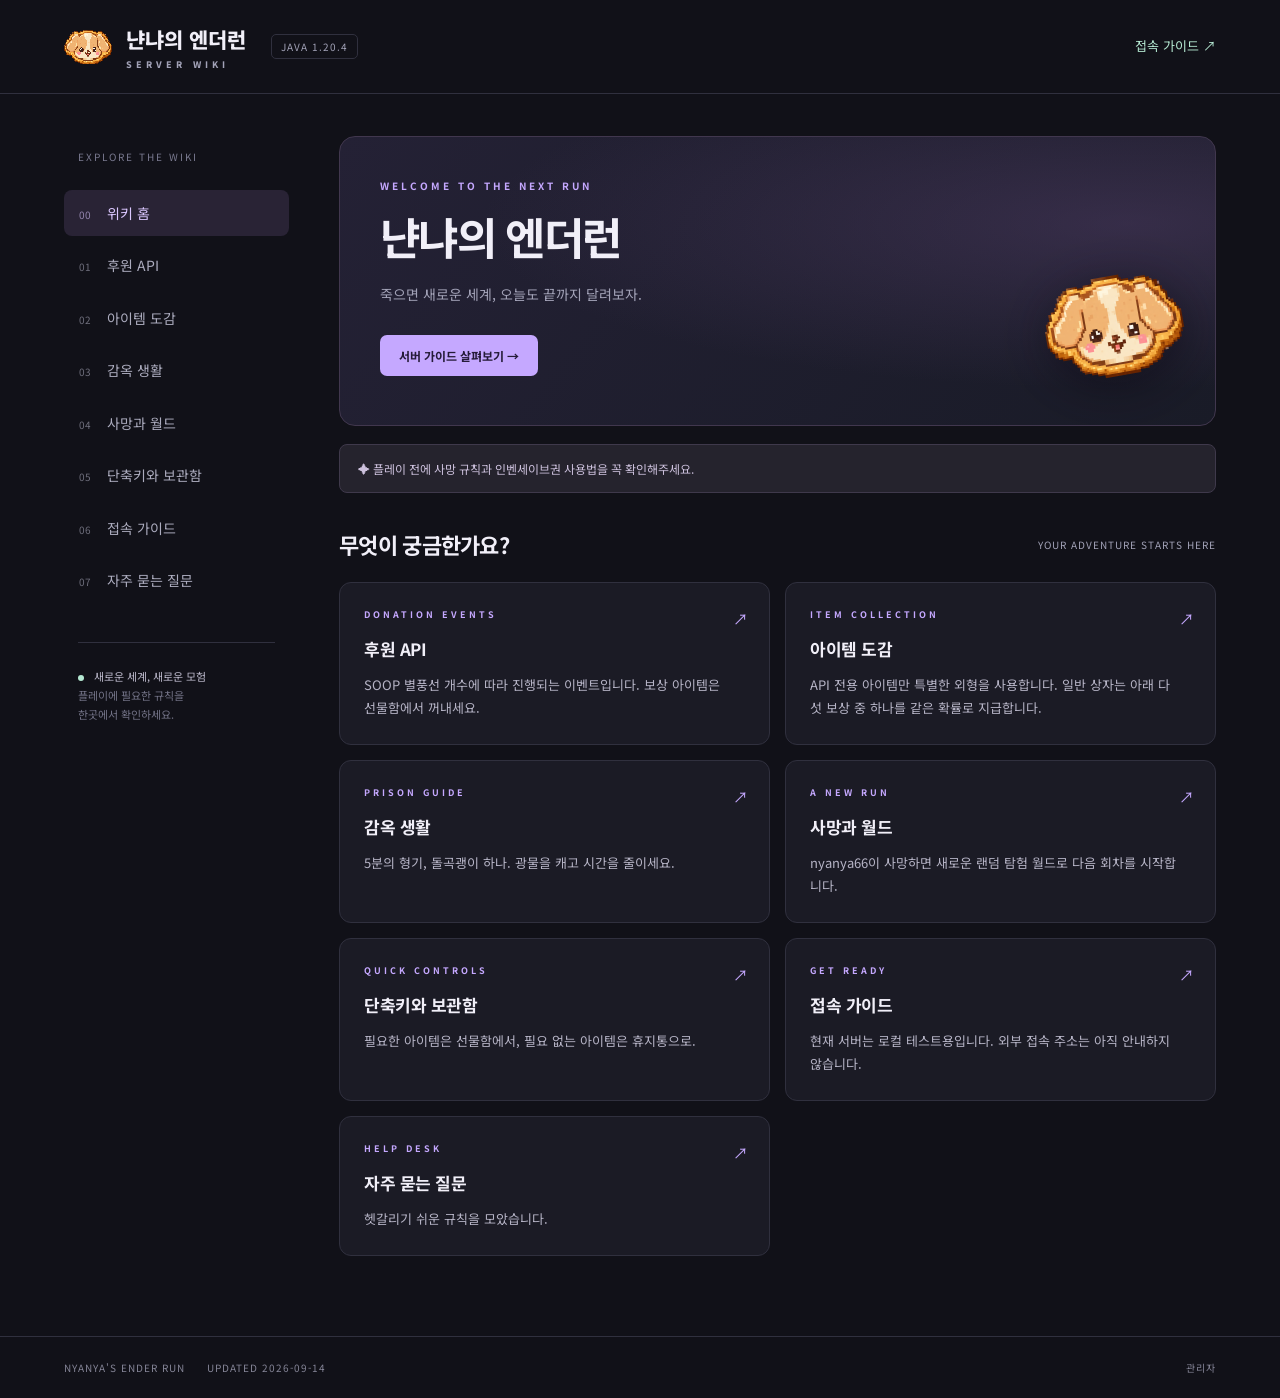
==== site/index.html @ 2c2c7731 "Build Ender Run wiki with GitHub admin editor" ====
<!doctype html>
<html lang="ko"><head><meta charset="utf-8"><meta name="viewport" content="width=device-width,initial-scale=1"><meta name="theme-color" content="#15141e"><meta name="description" content="냔냐의 엔더런 서버 위키. 후원 API, 아이템, 감옥, 사망 규칙과 플레이 가이드."><title>냔냐의 엔더런 · 서버 위키</title><link rel="icon" href="assets/mungmu_cookie.png"><link rel="stylesheet" href="style.css"><script src="app.js" defer></script></head>
<body><header><a class="brand" href="#home"><img src="assets/mungmu_cookie.png" alt=""><span>냔냐의 엔더런<small>SERVER WIKI</small></span></a><span class="version">JAVA 1.20.4</span><a class="header-link" href="#start">접속 가이드 ↗</a></header>
<div class="layout"><aside><div class="side-label">EXPLORE THE WIKI</div><nav id="nav" aria-label="위키 메뉴"></nav><div class="side-note"><span class="dot"></span> 새로운 세계, 새로운 모험<p>플레이에 필요한 규칙을<br>한곳에서 확인하세요.</p></div></aside><main id="main"><p>위키를 불러오는 중입니다…</p></main></div><footer><span>NYANYA'S ENDER RUN</span><span id="updated"></span><a href="admin/">관리자</a></footer></body></html>
---- site/style.css ----
@import url('https://fonts.googleapis.com/css2?family=Noto+Sans+KR:wght@400;500;600;700;800;900&display=swap');
:root{color-scheme:dark;--bg:#111118;--panel:#1b1b25;--line:#30303e;--muted:#a2a2b7;--accent:#c5a8ff;--mint:#b5e9d2}*{box-sizing:border-box}body{margin:0;background:var(--bg);color:#f1eff8;font:15px/1.75 'Noto Sans KR',sans-serif}a{color:inherit;text-decoration:none}button,input,textarea,select{font:inherit}button,a,input,textarea,select{outline-offset:5px}button{cursor:pointer}header{height:94px;border-bottom:1px solid var(--line);display:flex;align-items:center;padding:0 5%;gap:25px}.brand{display:flex;gap:14px;align-items:center;font-weight:800;font-size:21px}.brand img{width:48px;image-rendering:pixelated}.brand small{display:block;font-size:9px;letter-spacing:4px;color:var(--muted);line-height:1.5}.version{font-size:10px;letter-spacing:1px;border:1px solid var(--line);border-radius:5px;padding:3px 9px;color:var(--muted)}.header-link{margin-left:auto;font-size:13px;color:var(--mint)}.layout{max-width:1440px;margin:auto;display:grid;grid-template-columns:225px minmax(0,1fr);gap:50px;padding:42px 5% 80px}aside{padding-top:12px}.side-label{font-size:10px;letter-spacing:2px;color:#79798f;margin:0 0 24px 14px}nav{display:flex;flex-direction:column;gap:6px}nav a{padding:11px 15px;color:#acacbe;border-radius:8px;font-size:14px}nav a:hover,nav a.active{background:#292335;color:#dbc7ff}nav a .num{display:inline-block;width:28px;font-size:10px;opacity:.6}.side-note{border-top:1px solid var(--line);margin:38px 14px 0;padding-top:24px;color:#bbb8ca;font-size:11px}.side-note p{color:#727286;font-size:11px}.dot{display:inline-block;width:6px;height:6px;background:var(--mint);border-radius:50%;margin-right:7px}.eyebrow{font-size:10px;letter-spacing:3px;color:var(--accent);font-weight:700;margin-bottom:12px}h1{font-size:38px;letter-spacing:-1.7px;line-height:1.35;margin:0 0 16px}h2{font-size:22px;letter-spacing:-.7px}p{margin:0 0 12px}.lead{color:var(--muted);max-width:640px;font-size:14px}.hero{background:radial-gradient(ellipse at 90% 30%,#55406b77,transparent 58%),linear-gradient(130deg,#242135,#191b27);border:1px solid #41374e;border-radius:16px;padding:40px;position:relative;overflow:hidden;min-height:290px}.hero h1{font-size:44px;max-width:540px}.hero .lead{max-width:420px}.hero-art{position:absolute;right:32px;bottom:30px;width:138px;transform:rotate(-10deg);image-rendering:pixelated;filter:drop-shadow(0 10px 25px #09061088)}.cta{display:inline-block;margin-top:17px;padding:10px 19px;background:var(--accent);color:#251b38;font-weight:700;border-radius:7px;font-size:12px}.notice{margin:18px 0 32px;padding:13px 18px;background:#25232d;border:1px solid #3f394b;border-radius:8px;font-size:12px;color:#cdc1dd}.section-heading{display:flex;justify-content:space-between;align-items:center;margin:32px 0 18px}.section-heading h2{margin:0}.section-heading span{font-size:10px;color:var(--muted);letter-spacing:1px}.grid{display:grid;grid-template-columns:repeat(2,minmax(0,1fr));gap:15px}.card{padding:24px;background:var(--panel);border:1px solid var(--line);border-radius:12px;min-width:0;transition:background .18s,border-color .18s}.card:hover{border-color:#625270;background:#211f2d}.card-top{display:flex;gap:16px;align-items:center;margin-bottom:15px}.item-icon{width:54px;height:54px;object-fit:contain;image-rendering:pixelated;flex-shrink:0}.card h3{font-size:17px;margin:0;letter-spacing:-.5px}.card p{font-size:13px;color:#b6b4c6;margin:0;white-space:pre-line}.badge{display:inline-block;color:var(--mint);font-size:10px;letter-spacing:.4px;margin-top:4px}.tile{display:block;position:relative;padding-right:38px}.tile .arrow{position:absolute;right:21px;top:23px;color:var(--accent)}.tile .eyebrow{font-size:9px}.tile h3{margin:5px 0 10px}.search{width:100%;background:#1a1a24;border:1px solid var(--line);border-radius:9px;padding:13px 17px;color:white;margin:22px 0}.back{font-size:12px;color:var(--muted);display:inline-block;margin-bottom:24px}footer{max-width:1300px;margin:0 auto;padding:22px 5%;border-top:1px solid var(--line);display:flex;gap:22px;color:#858597;font-size:10px;letter-spacing:1px}footer a{margin-left:auto}.empty{padding:30px;color:var(--muted)}.admin{max-width:1100px;margin:auto;padding:40px 25px}.admin label{display:block;font-size:12px;color:#c0baca;margin:12px 0 5px}.admin input,.admin textarea,.admin select{width:100%;padding:10px;background:#12121a;color:#eee;border:1px solid #444052;border-radius:6px}.admin textarea{min-height:105px;resize:vertical}.admin button{border:1px solid #62516f;background:#332940;color:#eddefe;border-radius:6px;padding:9px 14px;font-size:12px}.admin button:disabled{opacity:.4;cursor:wait}.admin .actions{display:flex;gap:10px;flex-wrap:wrap;margin:18px 0}.admin details{margin:18px 0}.admin summary{cursor:pointer}.admin .editor-card{margin:15px 0;padding:20px;border:1px solid var(--line);border-radius:8px}.status{color:var(--mint);white-space:pre-wrap}.admin .connection{padding:22px;background:var(--panel);border-radius:10px}.admin .small{font-size:12px;color:var(--muted)}@media(min-width:1500px){.hero{min-height:320px}.hero-art{width:170px}}@media(max-width:900px){.layout{grid-template-columns:170px minmax(0,1fr);gap:24px;padding-left:25px;padding-right:25px}.hero{padding:28px}.hero h1{font-size:34px}.hero-art{width:80px;opacity:.4}.hero .lead{max-width:90%}.card{padding:18px}}@media(max-width:640px){header{height:78px;padding:0 20px}.brand{font-size:17px}.brand img{width:35px}.version{display:none}.header-link{font-size:11px}.layout{display:block;padding:18px 20px 45px}aside{padding:0}.side-label,.side-note{display:none}nav{flex-direction:row;overflow-x:auto;margin-bottom:24px;padding-bottom:8px}nav a{white-space:nowrap;padding:8px 12px;font-size:12px}nav .num{display:none!important}.grid{grid-template-columns:1fr}h1{font-size:29px}.hero h1{font-size:33px}.hero{min-height:290px}.hero-art{width:90px;right:15px;bottom:20px}.section-heading span{display:none}footer{flex-wrap:wrap}.card p{font-size:13px}}
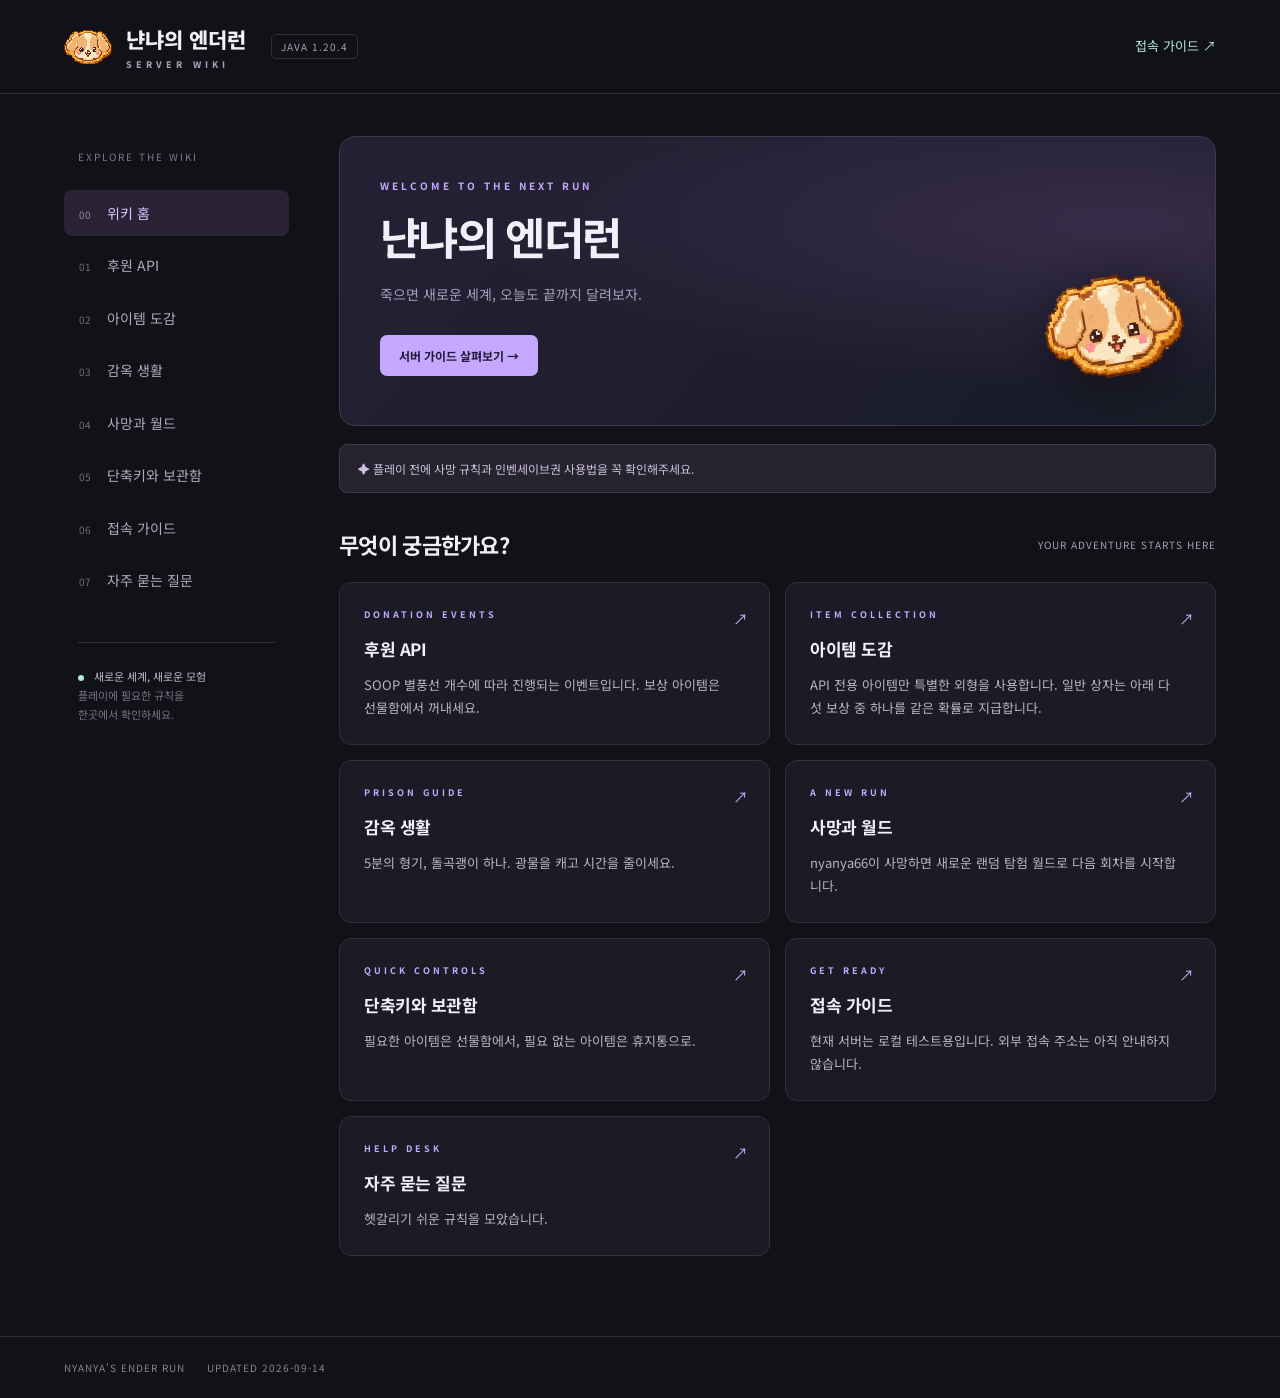
==== commit 449bff57: "Remove admin link from public wiki" ====
--- a/site/index.html
+++ b/site/index.html
@@ -1,4 +1,4 @@
 <!doctype html>
 <html lang="ko"><head><meta charset="utf-8"><meta name="viewport" content="width=device-width,initial-scale=1"><meta name="theme-color" content="#15141e"><meta name="description" content="냔냐의 엔더런 서버 위키. 후원 API, 아이템, 감옥, 사망 규칙과 플레이 가이드."><title>냔냐의 엔더런 · 서버 위키</title><link rel="icon" href="assets/mungmu_cookie.png"><link rel="stylesheet" href="style.css"><script src="app.js" defer></script></head>
 <body><header><a class="brand" href="#home"><img src="assets/mungmu_cookie.png" alt=""><span>냔냐의 엔더런<small>SERVER WIKI</small></span></a><span class="version">JAVA 1.20.4</span><a class="header-link" href="#start">접속 가이드 ↗</a></header>
-<div class="layout"><aside><div class="side-label">EXPLORE THE WIKI</div><nav id="nav" aria-label="위키 메뉴"></nav><div class="side-note"><span class="dot"></span> 새로운 세계, 새로운 모험<p>플레이에 필요한 규칙을<br>한곳에서 확인하세요.</p></div></aside><main id="main"><p>위키를 불러오는 중입니다…</p></main></div><footer><span>NYANYA'S ENDER RUN</span><span id="updated"></span><a href="admin/">관리자</a></footer></body></html>
+<div class="layout"><aside><div class="side-label">EXPLORE THE WIKI</div><nav id="nav" aria-label="위키 메뉴"></nav><div class="side-note"><span class="dot"></span> 새로운 세계, 새로운 모험<p>플레이에 필요한 규칙을<br>한곳에서 확인하세요.</p></div></aside><main id="main"><p>위키를 불러오는 중입니다…</p></main></div><footer><span>NYANYA'S ENDER RUN</span><span id="updated"></span></footer></body></html>
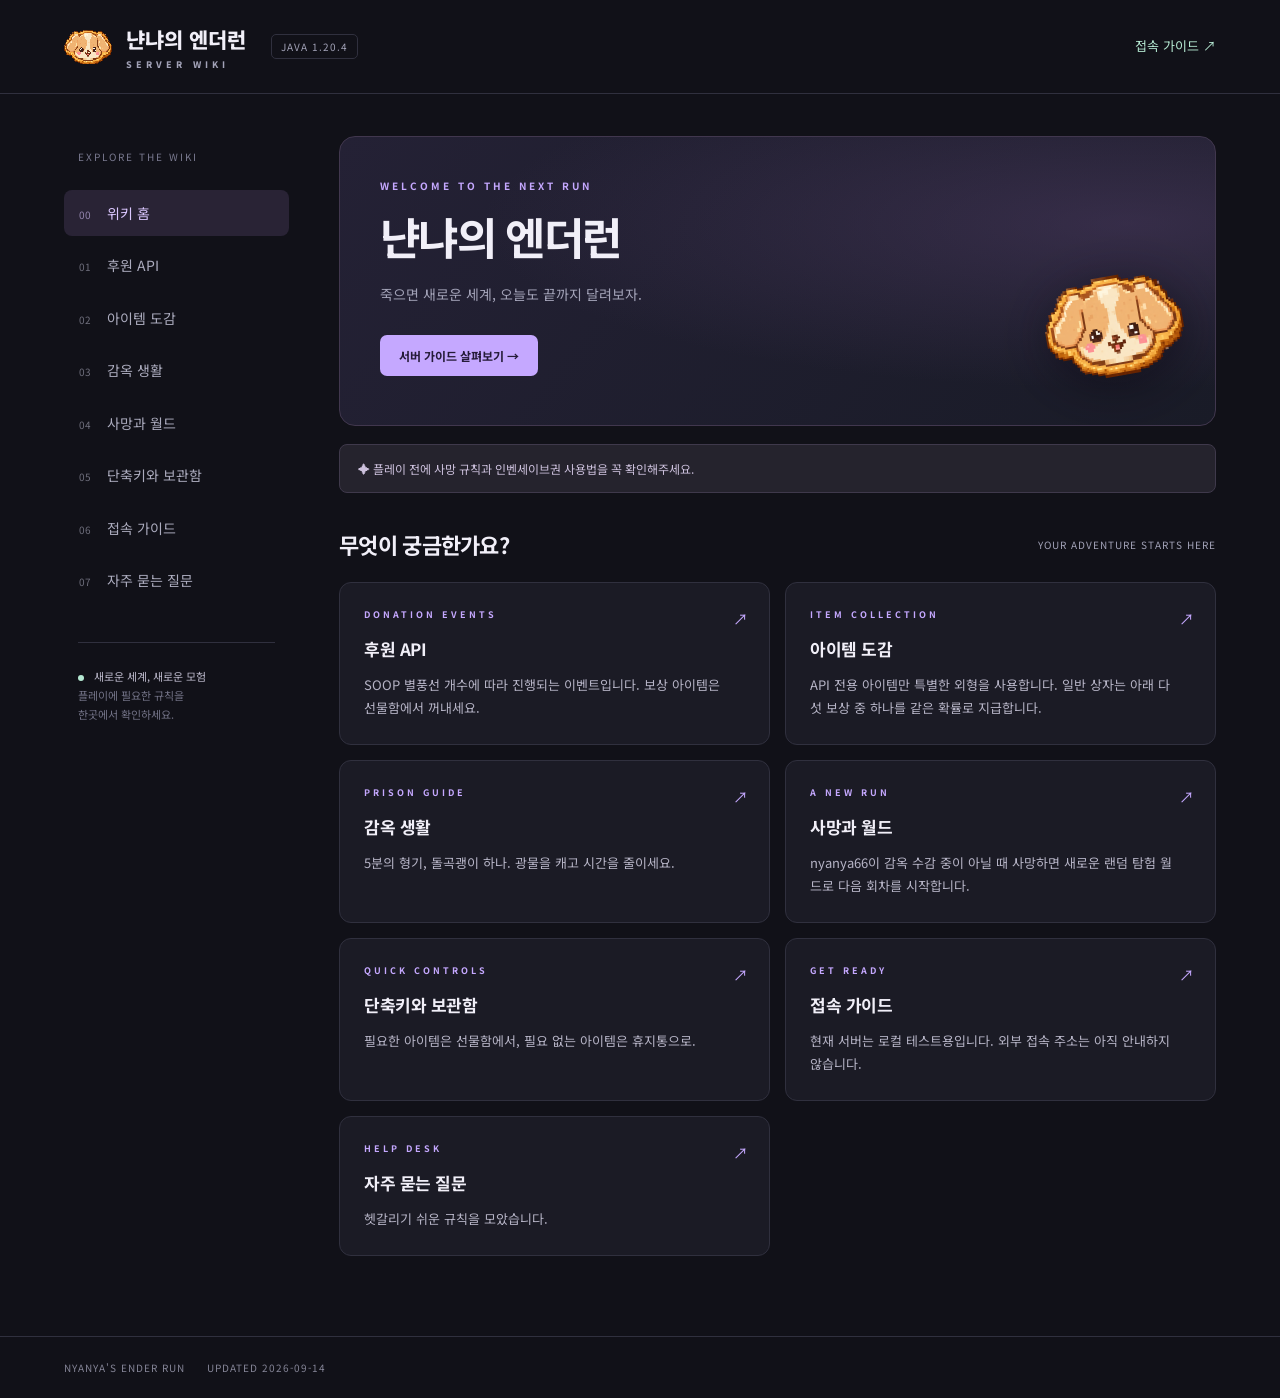
==== commit e38ff0fc: "Request search engines not to index wiki pages" ====
--- a/site/index.html
+++ b/site/index.html
@@ -1,4 +1,4 @@
 <!doctype html>
-<html lang="ko"><head><meta charset="utf-8"><meta name="viewport" content="width=device-width,initial-scale=1"><meta name="theme-color" content="#15141e"><meta name="description" content="냔냐의 엔더런 서버 위키. 후원 API, 아이템, 감옥, 사망 규칙과 플레이 가이드."><title>냔냐의 엔더런 · 서버 위키</title><link rel="icon" href="assets/mungmu_cookie.png"><link rel="stylesheet" href="style.css"><script src="app.js" defer></script></head>
+<html lang="ko"><head><meta name="robots" content="noindex,nofollow"><meta charset="utf-8"><meta name="viewport" content="width=device-width,initial-scale=1"><meta name="theme-color" content="#15141e"><meta name="description" content="냔냐의 엔더런 서버 위키. 후원 API, 아이템, 감옥, 사망 규칙과 플레이 가이드."><title>냔냐의 엔더런 · 서버 위키</title><link rel="icon" href="assets/mungmu_cookie.png"><link rel="stylesheet" href="style.css"><script src="app.js" defer></script></head>
 <body><header><a class="brand" href="#home"><img src="assets/mungmu_cookie.png" alt=""><span>냔냐의 엔더런<small>SERVER WIKI</small></span></a><span class="version">JAVA 1.20.4</span><a class="header-link" href="#start">접속 가이드 ↗</a></header>
 <div class="layout"><aside><div class="side-label">EXPLORE THE WIKI</div><nav id="nav" aria-label="위키 메뉴"></nav><div class="side-note"><span class="dot"></span> 새로운 세계, 새로운 모험<p>플레이에 필요한 규칙을<br>한곳에서 확인하세요.</p></div></aside><main id="main"><p>위키를 불러오는 중입니다…</p></main></div><footer><span>NYANYA'S ENDER RUN</span><span id="updated"></span></footer></body></html>
